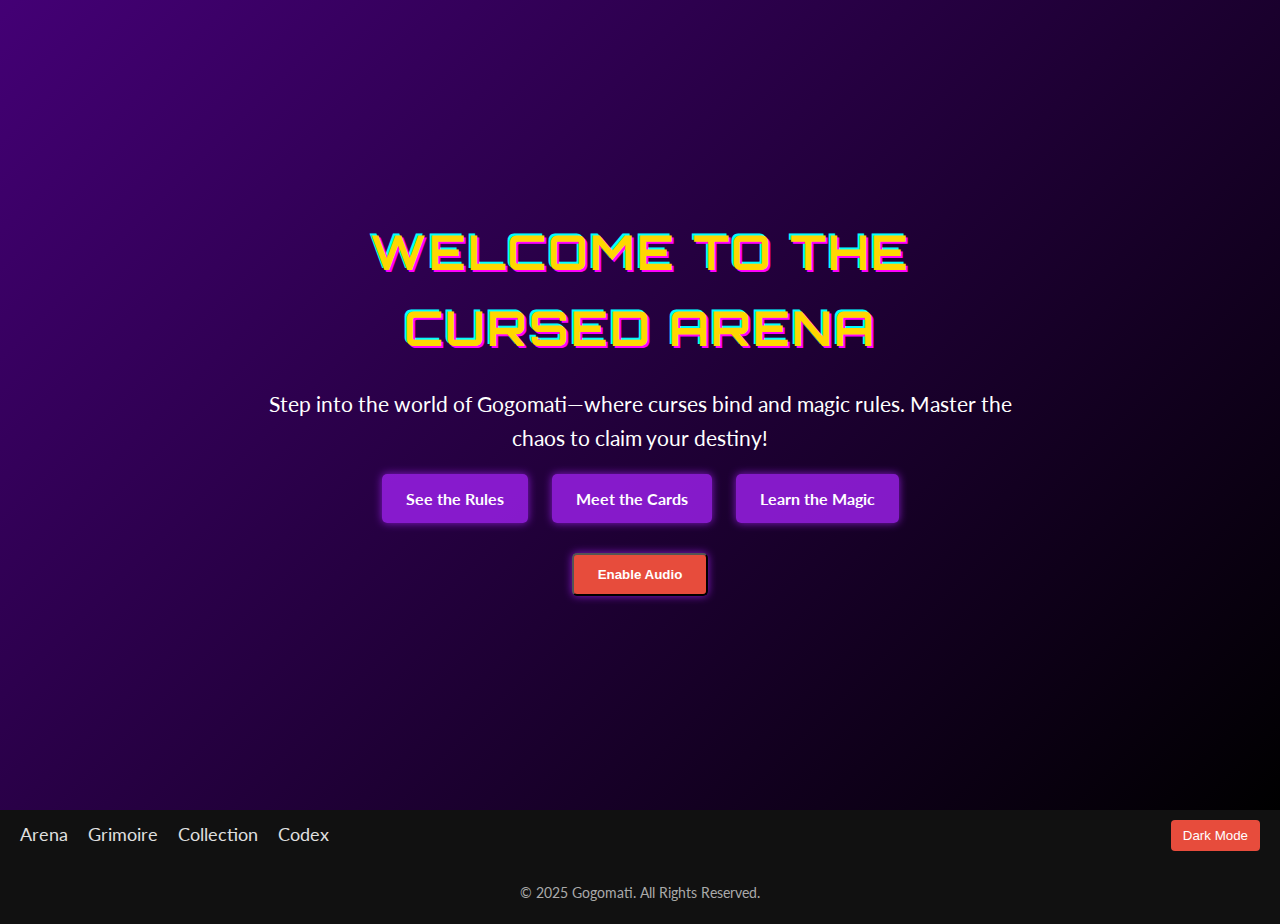
==== index.html @ f67a5a0e "Initial commit" ====
<!DOCTYPE html>
<html lang="en">
<head>
  <meta charset="UTF-8" />
  <meta name="viewport" content="width=device-width, initial-scale=1.0"/>
  <title>Gogomati – Enter the Cursed Arena</title>
  <!-- Orbitron for headers, Lato for body -->
  <link href="https://fonts.googleapis.com/css2?family=Orbitron:wght@700&family=Lato:wght@400;700&display=swap" rel="stylesheet">
  <link rel="stylesheet" href="styles.css">
</head>
<body>
  <!-- Optional Background Audio -->
  <audio id="bg-audio" loop>
    <source src="assets/audio/ambient-magic.mp3" type="audio/mpeg">
    Your browser does not support audio.
  </audio>

  <!-- HEADER / HERO -->
  <header class="hero">
    <div class="hero-overlay"></div>
    <div class="hero-content">
      <h1 class="glitch" data-text="Welcome to the Cursed Arena">Welcome to the Cursed Arena</h1>
      <p>Step into the world of Gogomati—where curses bind and magic rules. Master the chaos to claim your destiny!</p>
      <div class="hero-buttons">
        <a href="rulebook.html" class="btn">See the Rules</a>
        <a href="cardtypes.html" class="btn">Meet the Cards</a>
        <a href="strategy.html" class="btn">Learn the Magic</a>
      </div>
      <button id="audio-toggle" class="btn audio-btn">Enable Audio</button>
    </div>
  </header>

  <!-- NAVIGATION -->
  <nav>
    <ul>
      <li><a href="index.html">Arena</a></li>
      <li><a href="rulebook.html">Grimoire</a></li>
      <li><a href="cardtypes.html">Collection</a></li>
      <li><a href="strategy.html">Codex</a></li>
    </ul>
    <button id="dark-mode-toggle">Dark Mode</button>
  </nav>

  <!-- FOOTER -->
  <footer>
    <p>&copy; 2025 Gogomati. All Rights Reserved.</p>
  </footer>

  <script src="script.js"></script>
</body>
</html>
---- styles.css ----
/* ========== RESET ========== */
* {
    margin: 0;
    padding: 0;
    box-sizing: border-box;
  }
  
  /* ========== BASE STYLES ========== */
  /* Optional custom cursor */
  body {
    font-family: 'Lato', sans-serif;
    background: #0d0d0d;
    color: #e0e0e0;
    line-height: 1.6;
    overflow-x: hidden;
    /* cursor: url('assets/images/magic-cursor.png'), auto; */
  }
  
  /* Headers use Orbitron */
  h1, h2, h3, h4 {
    font-family: 'Orbitron', sans-serif;
    color: #ffd700;
  }
  
  /* Link resets */
  a {
    color: #fff;
    text-decoration: none;
  }
  
  /* ========== HERO SECTION (INDEX) ========== */
  .hero {
    position: relative;
    height: 90vh;
    display: flex;
    align-items: center;
    justify-content: center;
    text-align: center;
    overflow: hidden;
    background: #000;
  }
  
  .hero-overlay {
    position: absolute;
    top: 0; left: 0; right: 0; bottom: 0;
    background: linear-gradient(135deg, #4b0082, #000000);
    opacity: 0.9;
    z-index: 1;
  }
  
  .hero-content {
    position: relative;
    z-index: 2;
    padding: 20px;
    max-width: 800px;
    color: #fff;
  }
  
  .hero-content p {
    font-size: 1.3rem;
    margin: 20px 0;
  }
  
  .hero-buttons .btn {
    margin: 0 10px 20px;
  }
  
  /* ========== GLITCH TEXT ========== */
  .glitch {
    position: relative;
    font-size: 3rem;
    text-transform: uppercase;
    letter-spacing: 2px;
    animation: glitch 1.5s infinite;
    text-shadow: 2px 2px 0 #ff00ff, -2px -2px 0 #00ffff;
  }
  
  @keyframes glitch {
    0% { text-shadow: 2px 2px 0 #ff00ff, -2px -2px 0 #00ffff; }
    25% { text-shadow: -2px 2px 0 #ff00ff, 2px -2px 0 #00ffff; }
    50% { text-shadow: 2px -2px 0 #ff00ff, -2px 2px 0 #00ffff; }
    75% { text-shadow: -2px -2px 0 #ff00ff, 2px 2px 0 #00ffff; }
    100% { text-shadow: 2px 2px 0 #ff00ff, -2px -2px 0 #00ffff; }
  }
  
  /* ========== BUTTONS ========== */
  .btn {
    display: inline-block;
    padding: 12px 24px;
    background: rgba(160, 32, 240, 0.8);
    color: #fff;
    border-radius: 5px;
    font-weight: bold;
    transition: background 0.3s, transform 0.3s;
    box-shadow: 0 0 8px rgba(160, 32, 240, 0.8);
  }
  
  .btn:hover {
    background: rgba(160, 32, 240, 1);
    transform: scale(1.05);
  }
  
  .audio-btn {
    background: #e74c3c;
    margin: 10px 10px 0;
  }
  
  /* ========== NAVIGATION ========== */
  nav {
    background: #111;
    padding: 10px 20px;
    display: flex;
    justify-content: space-between;
    align-items: center;
    box-shadow: 0 2px 8px rgba(0,0,0,0.7);
  }
  
  nav ul {
    list-style: none;
    display: flex;
    gap: 20px;
  }
  
  nav ul li a {
    color: #e0e0e0;
    font-size: 1.1rem;
    transition: color 0.3s;
  }
  
  nav ul li a:hover {
    color: #ffd700;
  }
  
  #dark-mode-toggle {
    background: #e74c3c;
    border: none;
    padding: 8px 12px;
    color: #fff;
    cursor: pointer;
    border-radius: 4px;
    transition: background 0.3s;
  }
  
  #dark-mode-toggle:hover {
    background: #c0392b;
  }
  
  /* ========== FOOTER ========== */
  footer {
    background: #111;
    text-align: center;
    padding: 20px;
    font-size: 0.9rem;
    color: #aaa;
  }
  
  /* ========== ACCORDION (RULEBOOK) ========== */
  .accordion {
    margin: 30px 0;
  }
  
  .accordion-item {
    margin-bottom: 10px;
  }
  
  .accordion-header {
    width: 100%;
    background: rgba(50, 0, 100, 0.8);
    color: #ffd700;
    padding: 12px;
    border: none;
    text-align: left;
    font-size: 1.1rem;
    cursor: pointer;
    transition: background 0.3s;
    outline: none;
    border-left: 5px solid #a020f0;
  }
  
  .accordion-header:hover {
    background: rgba(70, 0, 120, 0.9);
  }
  
  .accordion-content {
    padding: 15px;
    background: rgba(0,0,0,0.6);
    display: none;
    border-left: 5px solid #a020f0;
    border-top: 1px solid #444;
  }
  
  /* ========== CARD GALLERY (COLLECTION) ========== */
  .card-section {
    margin: 40px 0;
    padding: 20px;
    background: rgba(20,20,20,0.8);
    border-radius: 8px;
    box-shadow: 0 4px 15px rgba(0,0,0,0.8);
    position: relative;
  }
  
  .card-gallery {
    display: flex;
    flex-wrap: wrap;
    gap: 20px;
    justify-content: center;
    margin-top: 20px;
  }
  
  /* Flip Cards */
  .flip-card {
    background-color: transparent;
    width: 150px;
    height: 220px;
    perspective: 1000px;
    position: relative;
  }
  
  .flip-card-inner {
    position: relative;
    width: 100%;
    height: 100%;
    transition: transform 0.6s;
    transform-style: preserve-3d;
  }
  
  .flip-card.flipped .flip-card-inner {
    transform: rotateY(180deg);
  }
  
  .flip-card-front, .flip-card-back {
    position: absolute;
    width: 100%;
    height: 100%;
    backface-visibility: hidden;
    border: 3px solid #444;
    border-radius: 10px;
  }
  
  .flip-card-front {
    background: #000;
  }
  
  .flip-card-front img {
    width: 100%;
    height: 100%;
    border-radius: 7px;
  }
  
  .flip-card-back {
    background: rgba(106,13,173,0.9);
    color: #fff;
    transform: rotateY(180deg);
    display: flex;
    align-items: center;
    justify-content: center;
    padding: 10px;
    text-align: center;
  }
  
  /* Hover Tooltip Title */
  .card::after {
    content: attr(data-title);
    position: absolute;
    bottom: -30px;
    left: 50%;
    transform: translateX(-50%);
    background: rgba(0,0,0,0.8);
    color: #fff;
    padding: 4px 8px;
    border-radius: 4px;
    opacity: 0;
    transition: opacity 0.3s;
    white-space: nowrap;
    font-size: 0.8rem;
  }
  
  .card:hover::after {
    opacity: 1;
  }
  
  /* ========== STRATEGY (CODEX) ========== */
  .codex .page-title {
    text-align: center;
    margin: 40px 0 20px;
  }
  
  .strategy-section {
    background: rgba(20,20,20,0.8);
    margin-bottom: 20px;
    padding: 20px;
    border-left: 5px solid #00ffff;
    box-shadow: inset 0 0 10px #00ffff;
  }
  
  /* ========== DARK MODE ========== */
  body.dark-mode {
    background: #111;
    color: #ddd;
  }
  
  body.dark-mode nav {
    background: #000;
  }
  
  body.dark-mode footer {
    background: #000;
  }
  
  body.dark-mode .hero-overlay {
    background: linear-gradient(135deg, #2b0057, #111111);
  }
  
  body.dark-mode .accordion-header {
    background: rgba(40,0,80,0.8);
  }
  
  body.dark-mode .accordion-header:hover {
    background: rgba(60,0,100,0.9);
  }
  
  body.dark-mode .accordion-content {
    background: rgba(10,10,10,0.8);
  }
  
  /* Responsive Adjustments */
  @media (max-width: 768px) {
    nav ul {
      flex-direction: column;
      gap: 10px;
    }
    .glitch {
      font-size: 2.2rem;
    }
    .hero-content p {
      font-size: 1.1rem;
    }
  }
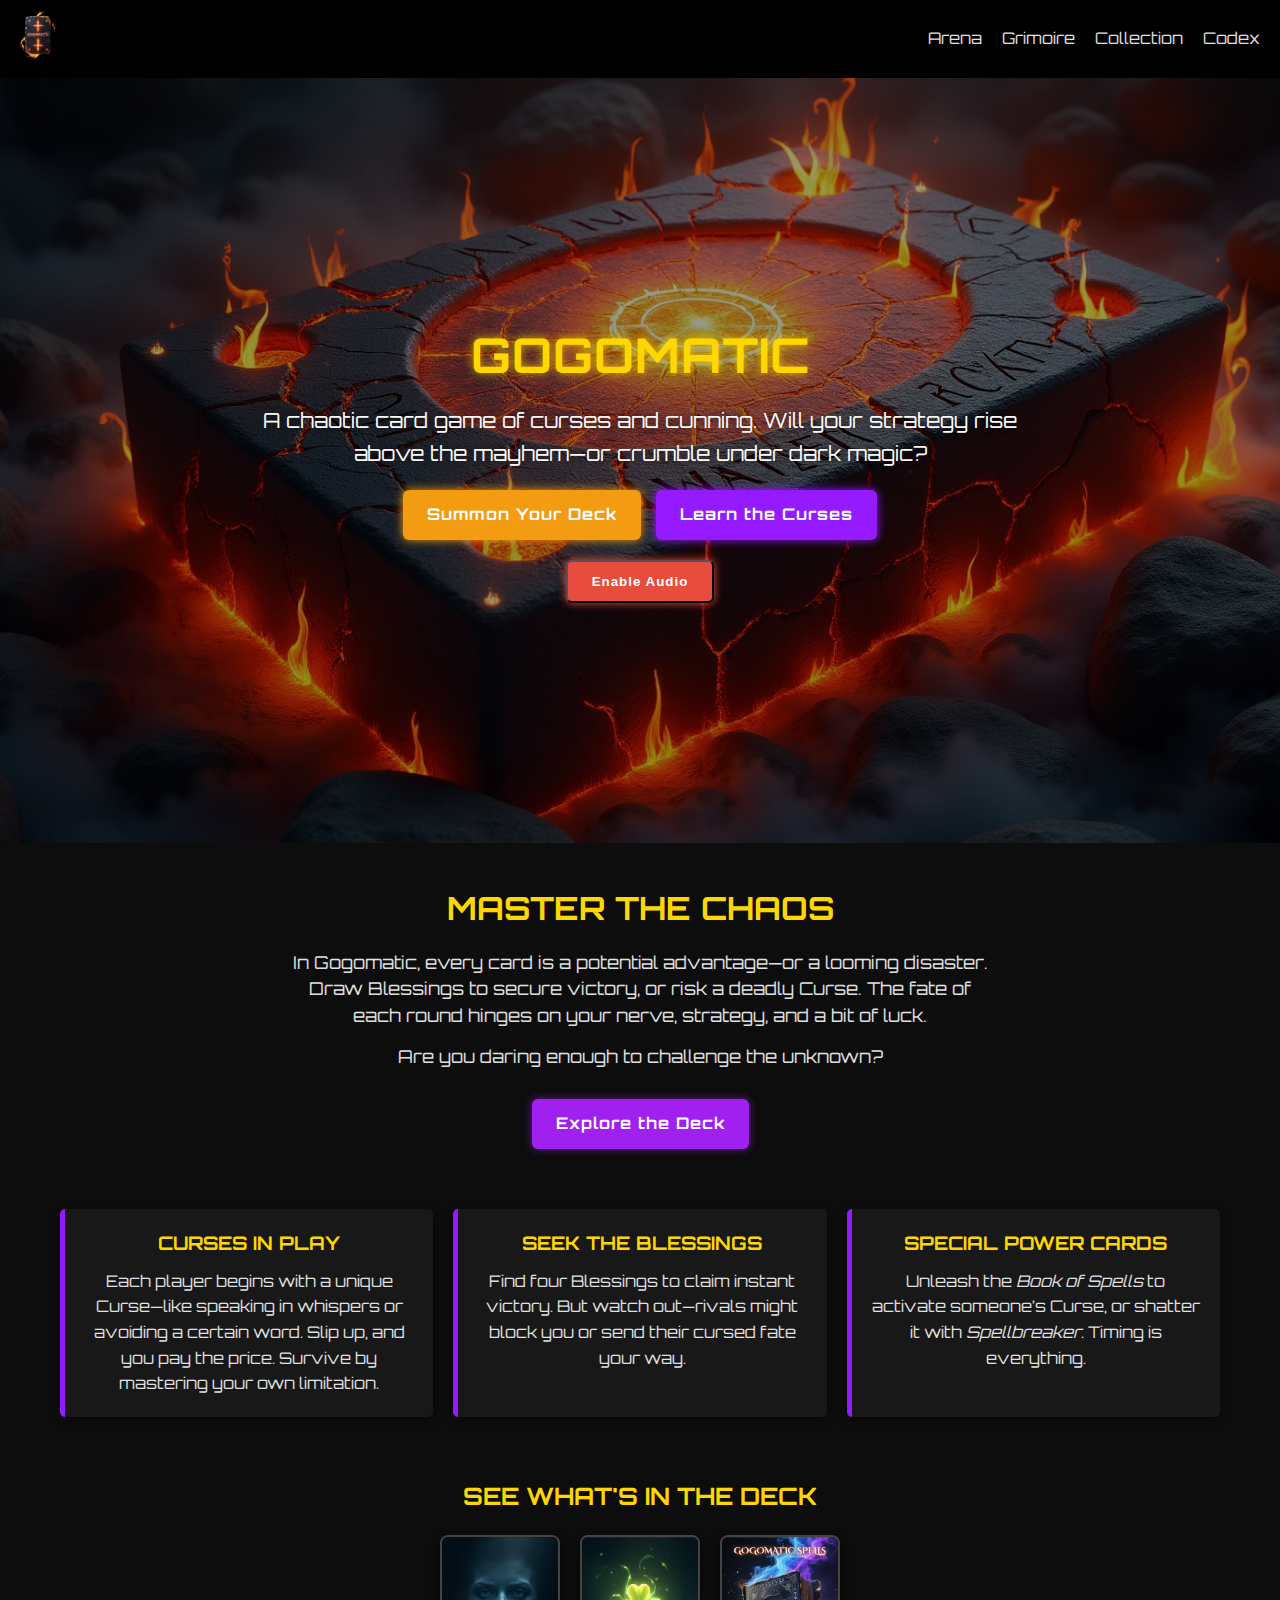
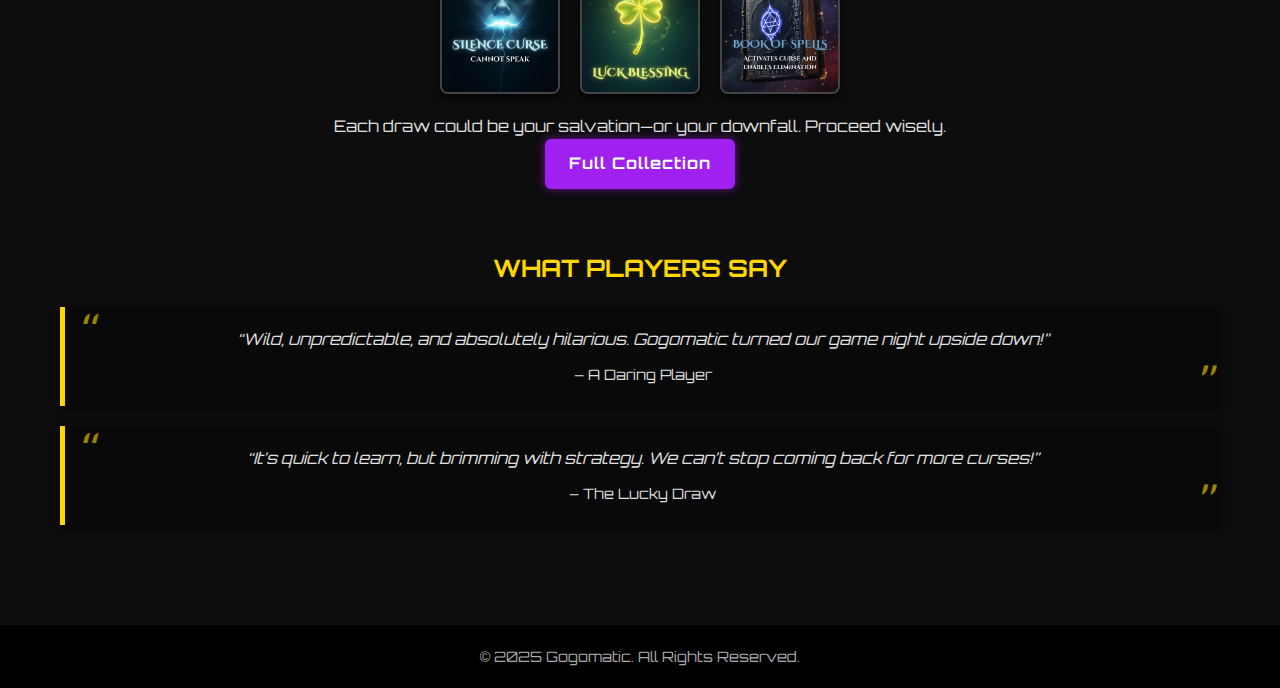
==== commit f9de7b35: "first good versino" ====
--- a/index.html
+++ b/index.html
@@ -3,49 +3,144 @@
 <head>
   <meta charset="UTF-8" />
   <meta name="viewport" content="width=device-width, initial-scale=1.0"/>
-  <title>Gogomati – Enter the Cursed Arena</title>
-  <!-- Orbitron for headers, Lato for body -->
+  <title>Gogomatic – Curses & Chaos</title>
+
   <link href="https://fonts.googleapis.com/css2?family=Orbitron:wght@700&family=Lato:wght@400;700&display=swap" rel="stylesheet">
-  <link rel="stylesheet" href="styles.css">
+
+  <!-- Main CSS -->
+  <link rel="stylesheet" href="index.css">
 </head>
 <body>
-  <!-- Optional Background Audio -->
+
+  <!-- Background Audio (Optional) -->
   <audio id="bg-audio" loop>
     <source src="assets/audio/ambient-magic.mp3" type="audio/mpeg">
     Your browser does not support audio.
   </audio>
 
-  <!-- HEADER / HERO -->
-  <header class="hero">
-    <div class="hero-overlay"></div>
-    <div class="hero-content">
-      <h1 class="glitch" data-text="Welcome to the Cursed Arena">Welcome to the Cursed Arena</h1>
-      <p>Step into the world of Gogomati—where curses bind and magic rules. Master the chaos to claim your destiny!</p>
-      <div class="hero-buttons">
-        <a href="rulebook.html" class="btn">See the Rules</a>
-        <a href="cardtypes.html" class="btn">Meet the Cards</a>
-        <a href="strategy.html" class="btn">Learn the Magic</a>
-      </div>
-      <button id="audio-toggle" class="btn audio-btn">Enable Audio</button>
+  <!-- =========== NAVIGATION =========== -->
+  <nav>
+    <div class="logo-area">
+      <a href="index.html">
+        <!-- Replace with your real logo -->
+        <img src="assets/images/gogomatic-logo.png" alt="Gogomatic Logo" class="gogomatic-logo"/>
+      </a>
     </div>
-  </header>
-
-  <!-- NAVIGATION -->
-  <nav>
     <ul>
       <li><a href="index.html">Arena</a></li>
       <li><a href="rulebook.html">Grimoire</a></li>
       <li><a href="cardtypes.html">Collection</a></li>
       <li><a href="strategy.html">Codex</a></li>
     </ul>
-    <button id="dark-mode-toggle">Dark Mode</button>
   </nav>
 
-  <!-- FOOTER -->
+  <!-- =========== HERO SECTION =========== -->
+  <header class="hero">
+    <!-- Dark overlay for readability -->
+    <div class="hero-overlay"></div>
+    <div class="hero-content">
+      <h1>GOGOMATIC</h1>
+      <p>A chaotic card game of curses and cunning. Will your strategy rise above the mayhem—or crumble under dark magic?</p>
+      <div class="hero-buttons">
+        <!-- Update with your real store/purchase link -->
+        <a href="#" class="btn primary-btn">Summon Your Deck</a>
+        <a href="rulebook.html" class="btn secondary-btn">Learn the Curses</a>
+      </div>
+      <button id="audio-toggle" class="btn audio-btn">Enable Audio</button>
+    </div>
+  </header>
+
+  <!-- =========== MAIN CONTENT =========== -->
+  <main>
+    <!-- INTRO SECTION -->
+    <section class="intro-section">
+      <h2>Master the Chaos</h2>
+      <p>
+        In Gogomatic, every card is a potential advantage—or a looming disaster.  
+        Draw Blessings to secure victory, or risk a deadly Curse.  
+        The fate of each round hinges on your nerve, strategy, and a bit of luck.
+      </p>
+      <p>
+        Are you daring enough to challenge the unknown?
+      </p>
+      <a href="cardtypes.html" class="btn">Explore the Deck</a>
+    </section>
+
+    <!-- FEATURES SECTION -->
+    <section class="features-section">
+      <div class="feature">
+        <h3>Curses in Play</h3>
+        <p>
+          Each player begins with a unique Curse—like speaking in whispers or avoiding a certain word.  
+          Slip up, and you pay the price. Survive by mastering your own limitation.
+        </p>
+      </div>
+      <div class="feature">
+        <h3>Seek the Blessings</h3>
+        <p>
+          Find four Blessings to claim instant victory. But watch out—rivals might block you or send their cursed fate your way.
+        </p>
+      </div>
+      <div class="feature">
+        <h3>Special Power Cards</h3>
+        <p>
+          Unleash the <em>Book of Spells</em> to activate someone’s Curse,  
+          or shatter it with <em>Spellbreaker</em>. Timing is everything.
+        </p>
+      </div>
+    </section>
+
+    <!-- CARD PREVIEW -->
+    <section class="card-preview-section">
+      <h2>See What's in the Deck</h2>
+      <div class="card-preview-gallery">
+        <!-- Update image paths -->
+        <img src="assets/images/curses/curse-silence.png" alt="Silence Curse" />
+        <img src="assets/images/blessings/bless-luck.png" alt="Luck Blessing" />
+        <img src="assets/images/specials/special-book-of-spell.png" alt="Book of Spell" />
+      </div>
+      <p>
+        Each draw could be your salvation—or your downfall. Proceed wisely.
+      </p>
+      <a href="cardtypes.html" class="btn">Full Collection</a>
+    </section>
+
+    <!-- TESTIMONIALS -->
+    <section class="testimonials-section">
+      <h2>What Players Say</h2>
+      <blockquote>
+        “Wild, unpredictable, and absolutely hilarious. Gogomatic turned our game night upside down!”
+        <cite>– A Daring Player</cite>
+      </blockquote>
+      <blockquote>
+        “It’s quick to learn, but brimming with strategy. We can’t stop coming back for more curses!”
+        <cite>– The Lucky Draw</cite>
+      </blockquote>
+    </section>
+  </main>
+
+  <!-- =========== FOOTER =========== -->
   <footer>
-    <p>&copy; 2025 Gogomati. All Rights Reserved.</p>
+    <p>&copy; 2025 Gogomatic. All Rights Reserved.</p>
   </footer>
 
-  <script src="script.js"></script>
+  <!-- =========== JS =========== -->
+  <script>
+    // Audio Toggle
+    const audioToggle = document.getElementById('audio-toggle');
+    const bgAudio = document.getElementById('bg-audio');
+    if (audioToggle && bgAudio) {
+      audioToggle.addEventListener('click', () => {
+        if (bgAudio.paused) {
+          bgAudio.volume = 0.2;
+          bgAudio.play();
+          audioToggle.textContent = 'Audio On';
+        } else {
+          bgAudio.pause();
+          audioToggle.textContent = 'Enable Audio';
+        }
+      });
+    }
+  </script>
 </body>
 </html>
--- a/index.css
+++ b/index.css
@@ -0,0 +1,272 @@
+/* ========== RESET & BASE STYLES ========== */
+* {
+    margin: 0;
+    padding: 0;
+    box-sizing: border-box;
+  }
+  
+  body {
+    font-family: 'Orbitron', sans-serif;
+    background: #0d0d0d;
+    color: #e0e0e0;
+    line-height: 1.6;
+    overflow-x: hidden;
+  }
+  
+  /* HEADINGS: Cinzel */
+  h1, h2, h3 {
+    font-family: 'Orbitron', serif;
+    text-transform: uppercase;
+  }
+  
+  /* LINKS */
+  a {
+    color: #fff;
+    text-decoration: none;
+  }
+  
+  /* ========== NAV ========== */
+  nav {
+    background: #000;
+    padding: 10px 20px;
+    display: flex;
+    justify-content: space-between;
+    align-items: center;
+  }
+  nav .logo-area {
+    display: flex;
+    align-items: center;
+  }
+  .gogomatic-logo {
+    height: 50px;
+    width: auto;
+  }
+  nav ul {
+    list-style: none;
+    display: flex;
+    gap: 20px;
+  }
+  nav ul li a {
+    color: #e0e0e0;
+    font-size: 1rem;
+    transition: color 0.3s;
+  }
+  nav ul li a:hover {
+    color: #ffd700;
+  }
+  
+  /* ========== HERO SECTION ========== */
+  .hero {
+    position: relative;
+    height: 85vh;
+    background: url('assets/images/gogomatic-bg1.jpeg') center center / cover no-repeat;
+    display: flex;
+    align-items: center;
+    justify-content: center;
+    text-align: center;
+    overflow: hidden;
+  }
+  
+  /* Semi-transparent overlay for readability */
+  .hero-overlay {
+    position: absolute;
+    top: 0; 
+    left: 0; 
+    width: 100%;
+    height: 100%;
+    background: rgba(0, 0, 0, 0.4);
+    z-index: 1;
+  }
+  
+  .hero-content {
+    position: relative;
+    z-index: 2;
+    max-width: 800px;
+    margin: 0 auto;
+    padding: 20px;
+  }
+  
+  .hero-content h1 {
+    font-size: 3rem;
+    color: #ffd700;
+    margin-bottom: 10px;
+    letter-spacing: 1px;
+    text-shadow: 0 0 10px rgba(255, 215, 0, 0.8);
+  }
+  
+  .hero-content p {
+    font-size: 1.3rem;
+    margin-bottom: 20px;
+    color: #f9f9f9;
+    text-shadow: 0 0 6px rgba(0, 0, 0, 0.4);
+  }
+  
+  .hero-buttons {
+    display: flex;
+    gap: 15px;
+    flex-wrap: wrap;
+    justify-content: center;
+    margin-bottom: 20px;
+  }
+  
+  /* ========== BUTTONS ========== */
+  .btn {
+    display: inline-block;
+    padding: 12px 24px;
+    background: #a020f0;
+    color: #fff;
+    border-radius: 6px;
+    font-weight: bold;
+    transition: background 0.3s, transform 0.3s;
+    box-shadow: 0 0 10px rgba(160, 32, 240, 0.6);
+    letter-spacing: 1px;
+  }
+  .btn:hover {
+    background: #b336fa;
+    transform: scale(1.05);
+  }
+  .primary-btn {
+    background: #f39c12;
+    box-shadow: 0 0 10px #f39c12;
+  }
+  .secondary-btn {
+    background: #951aff;
+    box-shadow: 0 0 10px #951aff;
+  }
+  .audio-btn {
+    background: #e74c3c;
+    box-shadow: 0 0 8px #e74c3c;
+  }
+  
+  /* ========== MAIN CONTENT ========== */
+  main {
+    max-width: 1200px;
+    margin: 0 auto;
+    padding: 40px 20px;
+  }
+  .intro-section, .features-section, .card-preview-section, .testimonials-section {
+    margin-bottom: 60px;
+    text-align: center;
+  }
+  .intro-section h2 {
+    color: #ffd700;
+    margin-bottom: 15px;
+    font-size: 2rem;
+  }
+  .intro-section p {
+    max-width: 700px;
+    margin: 0 auto 15px auto;
+    line-height: 1.5;
+    font-size: 1.1rem;
+  }
+  .intro-section .btn {
+    margin-top: 15px;
+  }
+  
+  /* FEATURES */
+  .features-section {
+    display: grid;
+    grid-template-columns: repeat(auto-fit, minmax(260px, 1fr));
+    gap: 20px;
+  }
+  .feature {
+    background: rgba(30,30,30,0.7);
+    padding: 20px;
+    border-left: 5px solid #951aff;
+    border-radius: 5px;
+    box-shadow: 0 4px 10px rgba(0,0,0,0.5);
+  }
+  .feature h3 {
+    margin-bottom: 10px;
+    color: #ffd700;
+  }
+  
+  /* CARD PREVIEW */
+  .card-preview-section h2 {
+    color: #ffd700;
+    margin-bottom: 20px;
+  }
+  .card-preview-gallery {
+    display: flex;
+    justify-content: center;
+    gap: 20px;
+    flex-wrap: wrap;
+    margin: 20px 0;
+  }
+  .card-preview-gallery img {
+    width: 120px;
+    border: 2px solid #444;
+    border-radius: 8px;
+    box-shadow: 0 4px 10px rgba(0,0,0,0.7);
+    transition: transform 0.3s;
+  }
+  .card-preview-gallery img:hover {
+    transform: scale(1.1);
+  }
+  
+  /* TESTIMONIALS */
+  .testimonials-section h2 {
+    color: #ffd700;
+    margin-bottom: 20px;
+  }
+  .testimonials-section blockquote {
+    background: rgba(0, 0, 0, 0.3);
+    padding: 20px;
+    margin: 20px 0;
+    border-left: 5px solid #ffd700;
+    font-style: italic;
+    position: relative;
+    box-shadow: 0 4px 8px rgba(0,0,0,0.5);
+  }
+  .testimonials-section blockquote:before {
+    content: "“";
+    position: absolute;
+    left: 10px;
+    top: -15px;
+    font-size: 3rem;
+    color: #ffd700;
+    opacity: 0.6;
+  }
+  .testimonials-section blockquote:after {
+    content: "”";
+    position: absolute;
+    right: 10px;
+    bottom: -15px;
+    font-size: 3rem;
+    color: #ffd700;
+    opacity: 0.6;
+  }
+  .testimonials-section cite {
+    display: block;
+    margin-top: 10px;
+    font-style: normal;
+    color: #ddd;
+    font-size: 0.9rem;
+  }
+  
+  /* FOOTER */
+  footer {
+    background: #000;
+    text-align: center;
+    padding: 20px;
+    font-size: 0.9rem;
+    color: #aaa;
+  }
+  
+  /* RESPONSIVE */
+  @media (max-width: 768px) {
+    .hero {
+      height: 70vh;
+    }
+    .hero-content h1 {
+      font-size: 2.5rem;
+    }
+    .hero-content p {
+      font-size: 1.1rem;
+    }
+    nav ul {
+      flex-direction: column;
+      gap: 10px;
+    }
+  }
+  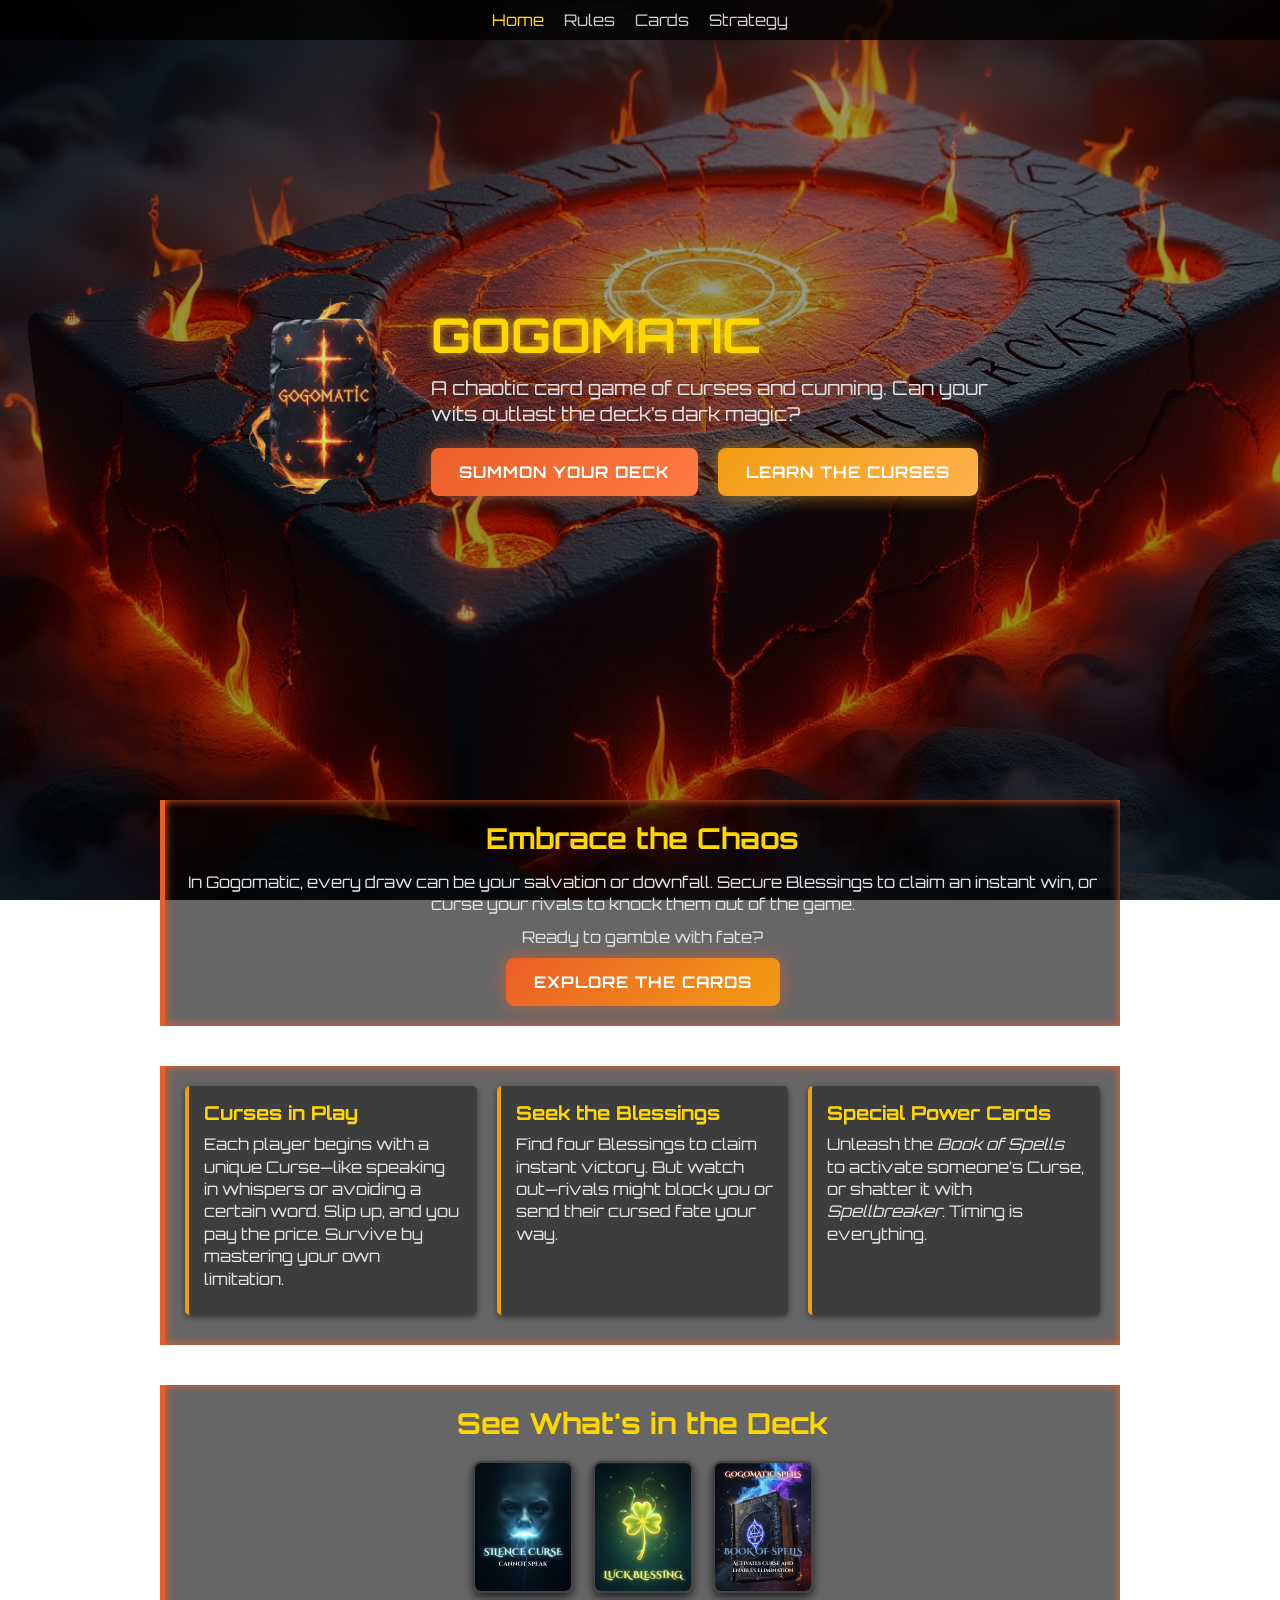
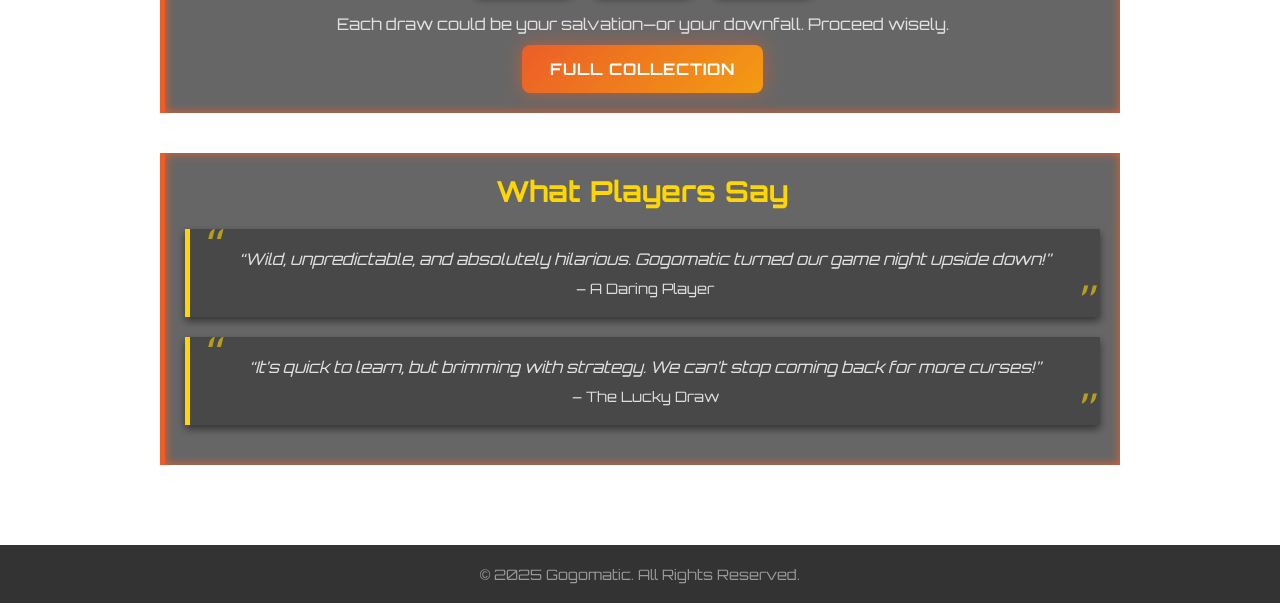
==== commit 7333bb86: "first good version before purchase button" ====
--- a/index.html
+++ b/index.html
@@ -1,73 +1,70 @@
 <!DOCTYPE html>
 <html lang="en">
 <head>
-  <meta charset="UTF-8" />
+  <meta charset="UTF-8"/>
   <meta name="viewport" content="width=device-width, initial-scale=1.0"/>
   <title>Gogomatic – Curses & Chaos</title>
 
-  <link href="https://fonts.googleapis.com/css2?family=Orbitron:wght@700&family=Lato:wght@400;700&display=swap" rel="stylesheet">
+  <!-- Orbitron font for all text -->
+  <link href="https://fonts.googleapis.com/css2?family=Orbitron:wght@700&display=swap" rel="stylesheet">
 
   <!-- Main CSS -->
   <link rel="stylesheet" href="index.css">
 </head>
 <body>
 
-  <!-- Background Audio (Optional) -->
-  <audio id="bg-audio" loop>
-    <source src="assets/audio/ambient-magic.mp3" type="audio/mpeg">
-    Your browser does not support audio.
-  </audio>
-
-  <!-- =========== NAVIGATION =========== -->
-  <nav>
-    <div class="logo-area">
-      <a href="index.html">
-        <!-- Replace with your real logo -->
-        <img src="assets/images/gogomatic-logo.png" alt="Gogomatic Logo" class="gogomatic-logo"/>
-      </a>
-    </div>
+  <!-- ========== NAVIGATION ========== -->
+  <nav class="top-nav">
     <ul>
-      <li><a href="index.html">Arena</a></li>
-      <li><a href="rulebook.html">Grimoire</a></li>
-      <li><a href="cardtypes.html">Collection</a></li>
-      <li><a href="strategy.html">Codex</a></li>
+      <li><a href="index.html" class="active">Home</a></li>
+      <li><a href="rulebook.html">Rules</a></li>
+      <li><a href="cardtypes.html">Cards</a></li>
+      <li><a href="strategy.html">Strategy</a></li>
     </ul>
   </nav>
 
   <!-- =========== HERO SECTION =========== -->
-  <header class="hero">
-    <!-- Dark overlay for readability -->
-    <div class="hero-overlay"></div>
-    <div class="hero-content">
-      <h1>GOGOMATIC</h1>
-      <p>A chaotic card game of curses and cunning. Will your strategy rise above the mayhem—or crumble under dark magic?</p>
-      <div class="hero-buttons">
-        <!-- Update with your real store/purchase link -->
-        <a href="#" class="btn primary-btn">Summon Your Deck</a>
-        <a href="rulebook.html" class="btn secondary-btn">Learn the Curses</a>
+  <header class="hero-container">
+    <div class="hero-flex">
+      <!-- Deck back image on the side -->
+      <div class="deck-back-container">
+        <img src="assets/images/gogomatic-logo.png" alt="Gogomatic Card Back" class="deck-back" />
       </div>
-      <button id="audio-toggle" class="btn audio-btn">Enable Audio</button>
+
+      <div class="hero-content">
+        <h1>GOGOMATIC</h1>
+        <p>
+          A chaotic card game of curses and cunning.  
+          Can your wits outlast the deck’s dark magic?
+        </p>
+        <div class="hero-buttons">
+          <!-- Link to your store/cart page -->
+          <a href="#" class="btn primary-btn">Summon Your Deck</a>
+          <a href="rulebook.html" class="btn secondary-btn">Learn the Curses</a>
+        </div>
+      </div>
     </div>
   </header>
 
   <!-- =========== MAIN CONTENT =========== -->
-  <main>
-    <!-- INTRO SECTION -->
-    <section class="intro-section">
-      <h2>Master the Chaos</h2>
+  <main class="home-main">
+
+    <!-- INTRO (EMBRACE THE CHAOS) -->
+    <section class="dark-box-section">
+      <h2>Embrace the Chaos</h2>
       <p>
-        In Gogomatic, every card is a potential advantage—or a looming disaster.  
-        Draw Blessings to secure victory, or risk a deadly Curse.  
-        The fate of each round hinges on your nerve, strategy, and a bit of luck.
+        In Gogomatic, every draw can be your salvation or downfall. 
+        Secure Blessings to claim an instant win, or curse your rivals 
+        to knock them out of the game.
       </p>
       <p>
-        Are you daring enough to challenge the unknown?
+        Ready to gamble with fate?
       </p>
-      <a href="cardtypes.html" class="btn">Explore the Deck</a>
+      <a href="cardtypes.html" class="btn">Explore the Cards</a>
     </section>
 
     <!-- FEATURES SECTION -->
-    <section class="features-section">
+    <section class="dark-box-section features-section">
       <div class="feature">
         <h3>Curses in Play</h3>
         <p>
@@ -91,10 +88,10 @@
     </section>
 
     <!-- CARD PREVIEW -->
-    <section class="card-preview-section">
+    <section class="dark-box-section card-preview-section">
       <h2>See What's in the Deck</h2>
       <div class="card-preview-gallery">
-        <!-- Update image paths -->
+        <!-- Update image paths as needed -->
         <img src="assets/images/curses/curse-silence.png" alt="Silence Curse" />
         <img src="assets/images/blessings/bless-luck.png" alt="Luck Blessing" />
         <img src="assets/images/specials/special-book-of-spell.png" alt="Book of Spell" />
@@ -106,7 +103,7 @@
     </section>
 
     <!-- TESTIMONIALS -->
-    <section class="testimonials-section">
+    <section class="dark-box-section testimonials-section">
       <h2>What Players Say</h2>
       <blockquote>
         “Wild, unpredictable, and absolutely hilarious. Gogomatic turned our game night upside down!”
@@ -117,30 +114,13 @@
         <cite>– The Lucky Draw</cite>
       </blockquote>
     </section>
+
   </main>
 
   <!-- =========== FOOTER =========== -->
-  <footer>
+  <footer class="home-footer">
     <p>&copy; 2025 Gogomatic. All Rights Reserved.</p>
   </footer>
 
-  <!-- =========== JS =========== -->
-  <script>
-    // Audio Toggle
-    const audioToggle = document.getElementById('audio-toggle');
-    const bgAudio = document.getElementById('bg-audio');
-    if (audioToggle && bgAudio) {
-      audioToggle.addEventListener('click', () => {
-        if (bgAudio.paused) {
-          bgAudio.volume = 0.2;
-          bgAudio.play();
-          audioToggle.textContent = 'Audio On';
-        } else {
-          bgAudio.pause();
-          audioToggle.textContent = 'Enable Audio';
-        }
-      });
-    }
-  </script>
 </body>
 </html>
--- a/index.css
+++ b/index.css
@@ -1,191 +1,168 @@
-/* ========== RESET & BASE STYLES ========== */
+/* ========== RESET & BASE ========== */
 * {
     margin: 0;
     padding: 0;
     box-sizing: border-box;
   }
   
+  /* Orbitron for all text */
   body {
     font-family: 'Orbitron', sans-serif;
-    background: #0d0d0d;
     color: #e0e0e0;
-    line-height: 1.6;
-    overflow-x: hidden;
-  }
-  
-  /* HEADINGS: Cinzel */
-  h1, h2, h3 {
-    font-family: 'Orbitron', serif;
-    text-transform: uppercase;
-  }
-  
-  /* LINKS */
-  a {
-    color: #fff;
+    /* Fixed background that stays while scrolling, with partial transparency */
+    background: url("assets/images/gogomatic-bg1.jpeg") no-repeat center center fixed;
+    background-size: cover;
+    position: relative;
+  }
+  
+  /* Optionally, add an overlay for subtle darkening across entire background */
+  body::before {
+    content: "";
+    position: fixed;
+    top: 0; left: 0; width: 100%; height: 100%;
+    background: rgba(0,0,0,0.4); /* Adjust for more/less darkness */
+    z-index: -1;
+  }
+  
+  /* ========== NAVIGATION ========== */
+  .top-nav {
+    background: rgba(0,0,0,0.8);
+    padding: 10px 20px;
+    text-align: center;
+  }
+  
+  .top-nav ul {
+    list-style: none;
+    display: inline-flex;
+    gap: 20px;
+  }
+  
+  .top-nav ul li a {
+    color: #ccc;
     text-decoration: none;
-  }
-  
-  /* ========== NAV ========== */
-  nav {
-    background: #000;
-    padding: 10px 20px;
-    display: flex;
-    justify-content: space-between;
-    align-items: center;
-  }
-  nav .logo-area {
-    display: flex;
-    align-items: center;
-  }
-  .gogomatic-logo {
-    height: 50px;
-    width: auto;
-  }
-  nav ul {
-    list-style: none;
-    display: flex;
-    gap: 20px;
-  }
-  nav ul li a {
-    color: #e0e0e0;
-    font-size: 1rem;
     transition: color 0.3s;
   }
-  nav ul li a:hover {
+  
+  .top-nav ul li a.active,
+  .top-nav ul li a:hover {
     color: #ffd700;
   }
   
   /* ========== HERO SECTION ========== */
-  .hero {
-    position: relative;
-    height: 85vh;
-    background: url('assets/images/gogomatic-bg1.jpeg') center center / cover no-repeat;
+  .hero-container {
+    min-height: 80vh; 
     display: flex;
     align-items: center;
     justify-content: center;
-    text-align: center;
-    overflow: hidden;
-  }
-  
-  /* Semi-transparent overlay for readability */
-  .hero-overlay {
-    position: absolute;
-    top: 0; 
-    left: 0; 
+  }
+  
+  .hero-flex {
+    display: flex;
+    align-items: center;
+    gap: 2rem;
+    max-width: 1000px;
+    margin: 0 auto;
+    padding: 40px 20px;
+    text-align: left; /* Let the deck back be on left, text on right */
+  }
+  
+  .deck-back-container {
+    flex-shrink: 0;
+    width: 150px; /* Adjust as needed */
+  }
+  
+  .deck-back {
     width: 100%;
-    height: 100%;
-    background: rgba(0, 0, 0, 0.4);
-    z-index: 1;
+    height: auto;
+    opacity: 0.9;
+    transition: opacity 0.3s;
+  }
+  
+  .deck-back:hover {
+    opacity: 1;
   }
   
   .hero-content {
-    position: relative;
-    z-index: 2;
-    max-width: 800px;
-    margin: 0 auto;
-    padding: 20px;
+    flex-grow: 1;
   }
   
   .hero-content h1 {
     font-size: 3rem;
     color: #ffd700;
     margin-bottom: 10px;
-    letter-spacing: 1px;
-    text-shadow: 0 0 10px rgba(255, 215, 0, 0.8);
+    text-shadow: 0 0 10px rgba(255,215,0,0.8);
   }
   
   .hero-content p {
-    font-size: 1.3rem;
+    font-size: 1.2rem;
+    max-width: 600px;
     margin-bottom: 20px;
-    color: #f9f9f9;
-    text-shadow: 0 0 6px rgba(0, 0, 0, 0.4);
+    line-height: 1.4;
   }
   
   .hero-buttons {
     display: flex;
-    gap: 15px;
+    gap: 20px;
     flex-wrap: wrap;
-    justify-content: center;
-    margin-bottom: 20px;
-  }
-  
-  /* ========== BUTTONS ========== */
-  .btn {
-    display: inline-block;
-    padding: 12px 24px;
-    background: #a020f0;
-    color: #fff;
-    border-radius: 6px;
-    font-weight: bold;
-    transition: background 0.3s, transform 0.3s;
-    box-shadow: 0 0 10px rgba(160, 32, 240, 0.6);
-    letter-spacing: 1px;
-  }
-  .btn:hover {
-    background: #b336fa;
-    transform: scale(1.05);
-  }
-  .primary-btn {
-    background: #f39c12;
-    box-shadow: 0 0 10px #f39c12;
-  }
-  .secondary-btn {
-    background: #951aff;
-    box-shadow: 0 0 10px #951aff;
-  }
-  .audio-btn {
-    background: #e74c3c;
-    box-shadow: 0 0 8px #e74c3c;
   }
   
   /* ========== MAIN CONTENT ========== */
-  main {
-    max-width: 1200px;
+  .home-main {
+    max-width: 1000px;
     margin: 0 auto;
     padding: 40px 20px;
   }
-  .intro-section, .features-section, .card-preview-section, .testimonials-section {
-    margin-bottom: 60px;
+  
+  /* Dark box sections (Intro, Features, Card Preview, Testimonials) */
+  .dark-box-section {
+    background: rgba(0,0,0,0.6);
+    padding: 20px;
+    border-left: 5px solid #eb5e28;
+    box-shadow: inset 0 0 10px #eb5e28;
+    margin-bottom: 40px;
     text-align: center;
   }
-  .intro-section h2 {
+  
+  .dark-box-section h2 {
+    font-size: 1.8rem;
     color: #ffd700;
     margin-bottom: 15px;
-    font-size: 2rem;
-  }
-  .intro-section p {
-    max-width: 700px;
-    margin: 0 auto 15px auto;
-    line-height: 1.5;
-    font-size: 1.1rem;
-  }
-  .intro-section .btn {
-    margin-top: 15px;
-  }
-  
-  /* FEATURES */
+  }
+  
+  .dark-box-section p {
+    font-size: 1rem;
+    margin-bottom: 10px;
+    line-height: 1.4;
+  }
+  
+  /* Features Section Layout */
   .features-section {
     display: grid;
-    grid-template-columns: repeat(auto-fit, minmax(260px, 1fr));
-    gap: 20px;
-  }
+    grid-template-columns: repeat(auto-fit, minmax(250px,1fr));
+    gap: 20px;
+    text-align: left; /* for readability in each feature box */
+  }
+  
   .feature {
-    background: rgba(30,30,30,0.7);
-    padding: 20px;
-    border-left: 5px solid #951aff;
+    background: rgba(0,0,0,0.4);
+    padding: 15px;
     border-radius: 5px;
-    box-shadow: 0 4px 10px rgba(0,0,0,0.5);
-  }
+    border-left: 4px solid #f39c12;
+    box-shadow: 0 2px 6px rgba(0,0,0,0.5);
+    margin-bottom: 10px;
+  }
+  
   .feature h3 {
-    margin-bottom: 10px;
-    color: #ffd700;
-  }
-  
-  /* CARD PREVIEW */
+    color: #ffd700;
+    margin-bottom: 8px;
+    font-size: 1.2rem;
+  }
+  
+  /* Card Preview */
   .card-preview-section h2 {
-    color: #ffd700;
-    margin-bottom: 20px;
-  }
+    margin-bottom: 15px;
+  }
+  
   .card-preview-gallery {
     display: flex;
     justify-content: center;
@@ -194,7 +171,8 @@
     margin: 20px 0;
   }
   .card-preview-gallery img {
-    width: 120px;
+    width: 100px;
+    height: auto;
     border: 2px solid #444;
     border-radius: 8px;
     box-shadow: 0 4px 10px rgba(0,0,0,0.7);
@@ -204,13 +182,9 @@
     transform: scale(1.1);
   }
   
-  /* TESTIMONIALS */
-  .testimonials-section h2 {
-    color: #ffd700;
-    margin-bottom: 20px;
-  }
+  /* Testimonials */
   .testimonials-section blockquote {
-    background: rgba(0, 0, 0, 0.3);
+    background: rgba(0,0,0,0.3);
     padding: 20px;
     margin: 20px 0;
     border-left: 5px solid #ffd700;
@@ -218,6 +192,7 @@
     position: relative;
     box-shadow: 0 4px 8px rgba(0,0,0,0.5);
   }
+  
   .testimonials-section blockquote:before {
     content: "“";
     position: absolute;
@@ -227,6 +202,7 @@
     color: #ffd700;
     opacity: 0.6;
   }
+  
   .testimonials-section blockquote:after {
     content: "”";
     position: absolute;
@@ -236,6 +212,7 @@
     color: #ffd700;
     opacity: 0.6;
   }
+  
   .testimonials-section cite {
     display: block;
     margin-top: 10px;
@@ -244,29 +221,72 @@
     font-size: 0.9rem;
   }
   
-  /* FOOTER */
-  footer {
-    background: #000;
+  /* ========== FOOTER ========== */
+  .home-footer {
+    background: rgba(0,0,0,0.8);
     text-align: center;
     padding: 20px;
+    color: #999;
     font-size: 0.9rem;
-    color: #aaa;
   }
   
   /* RESPONSIVE */
   @media (max-width: 768px) {
-    .hero {
-      height: 70vh;
+    .hero-flex {
+      flex-direction: column;
+      text-align: center;
+    }
+    .deck-back-container {
+      width: 120px;
+      margin-bottom: 20px;
     }
     .hero-content h1 {
-      font-size: 2.5rem;
+      font-size: 2.3rem;
     }
     .hero-content p {
       font-size: 1.1rem;
     }
-    nav ul {
-      flex-direction: column;
-      gap: 10px;
-    }
+    .features-section {
+      text-align: center;
+    }
+  }
+  
+ /* ========== BUTTONS ========== */
+.btn {
+    display: inline-block;
+    padding: 14px 28px;
+    border-radius: 8px;
+    text-transform: uppercase;
+    font-weight: bold;
+    letter-spacing: 1px;
+    color: #fff;
+    background: linear-gradient(135deg, #eb5e28, #f39c12); /* Orange gradient base */
+    box-shadow: 0 0 18px rgba(235, 94, 40, 0.6);
+    transition: transform 0.3s, box-shadow 0.3s, background 0.3s;
+    text-decoration: none;
+  }
+  
+  /* Glow & scale on hover */
+  .btn:hover {
+    transform: scale(1.07);
+    box-shadow: 0 0 25px rgba(235, 94, 40, 0.9);
+  }
+  
+  /* Primary Button (lean more red/orange) */
+  .primary-btn {
+    background: linear-gradient(135deg, #eb5e28, #ff7b42); 
+    box-shadow: 0 0 18px rgba(235, 94, 40, 0.6);
+  }
+  .primary-btn:hover {
+    box-shadow: 0 0 25px rgba(235, 94, 40, 0.9);
+  }
+  
+  /* Secondary Button (lean more orange/yellow) */
+  .secondary-btn {
+    background: linear-gradient(135deg, #f39c12, #ffb24d);
+    box-shadow: 0 0 18px rgba(243, 156, 18, 0.6);
+  }
+  .secondary-btn:hover {
+    box-shadow: 0 0 25px rgba(243, 156, 18, 0.9);
   }
   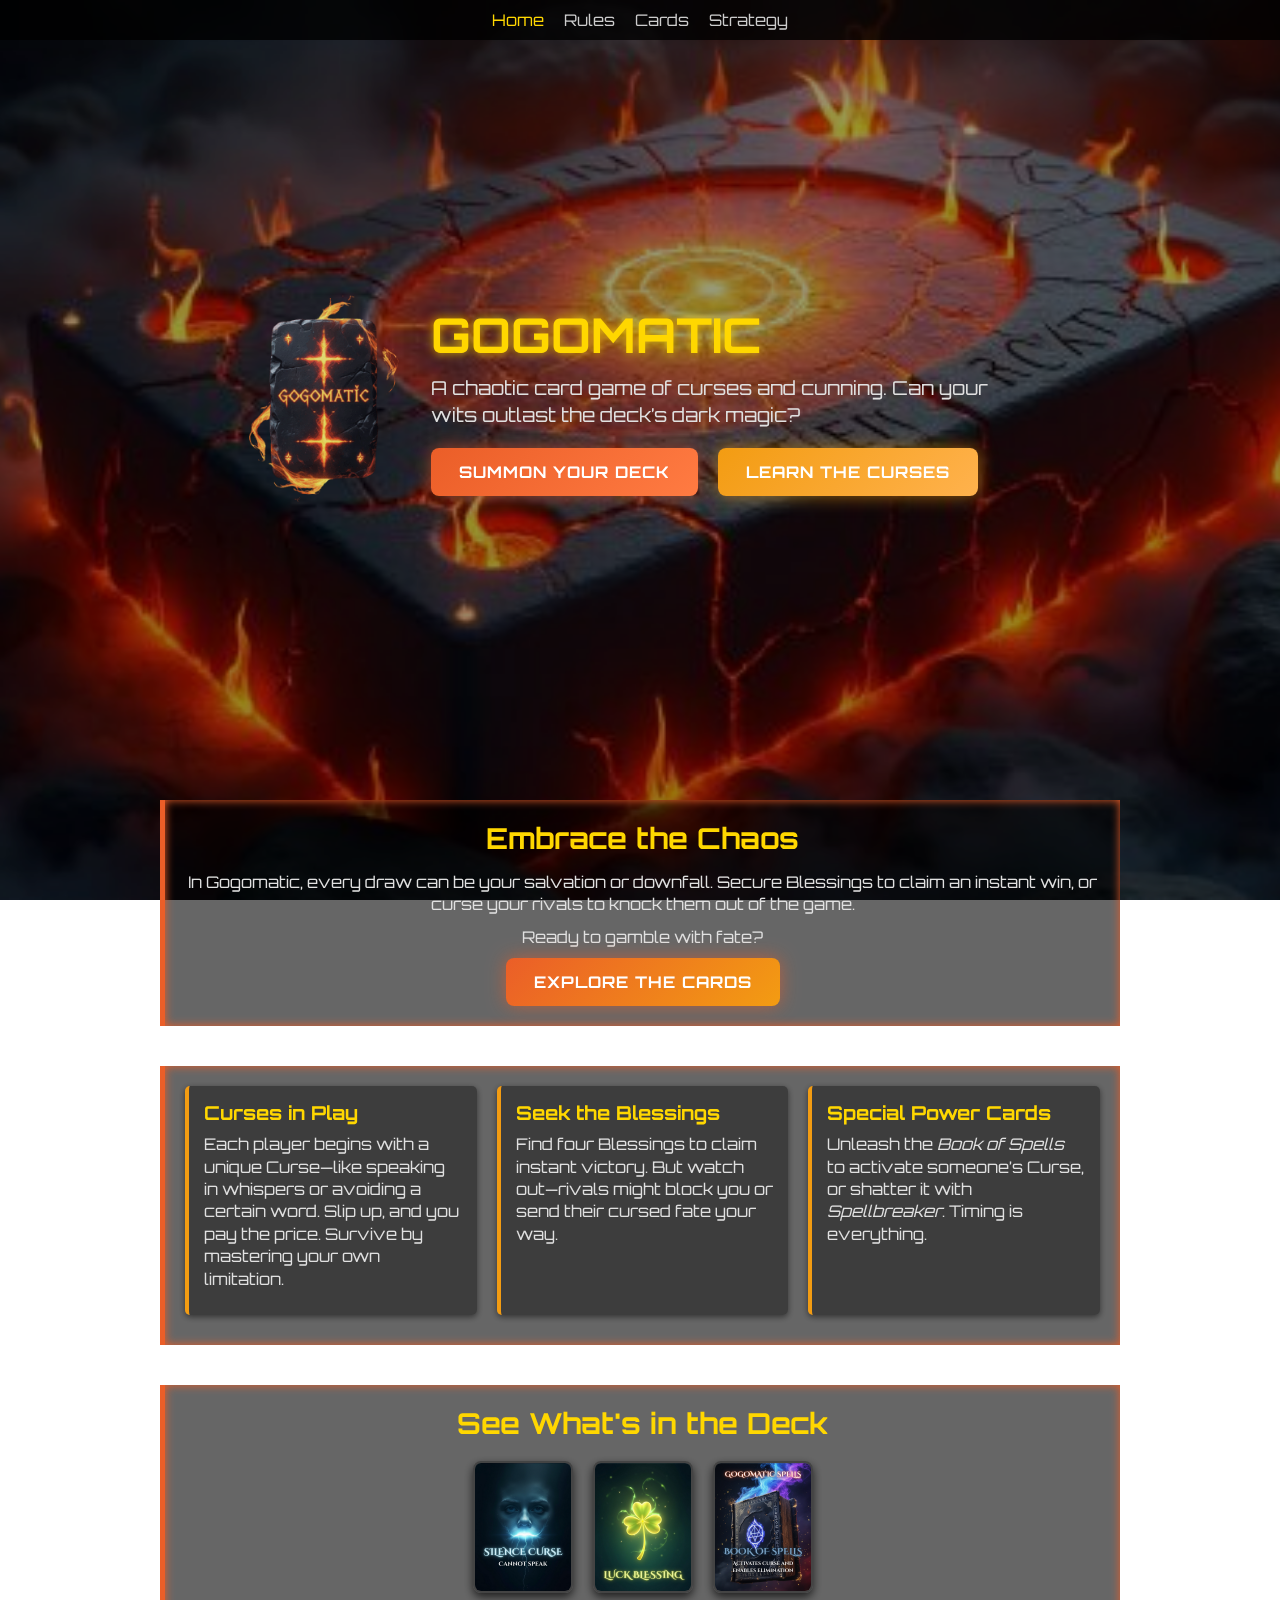
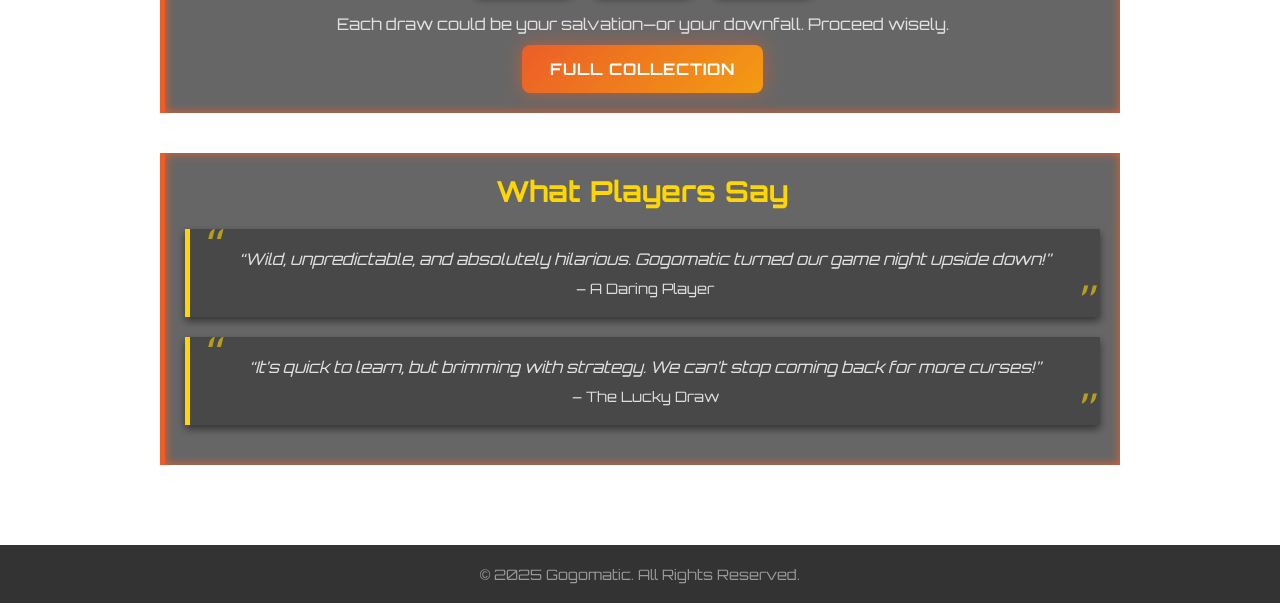
==== commit b0473e4c: "first deployed version" ====
--- a/index.html
+++ b/index.html
@@ -28,7 +28,7 @@
     <div class="hero-flex">
       <!-- Deck back image on the side -->
       <div class="deck-back-container">
-        <img src="assets/images/gogomatic-logo.png" alt="Gogomatic Card Back" class="deck-back" />
+        <img src="assets/images/gogomatic-logo-tiny.png" alt="Gogomatic Card Back" class="deck-back" />
       </div>
 
       <div class="hero-content">
--- a/index.css
+++ b/index.css
@@ -10,7 +10,7 @@
     font-family: 'Orbitron', sans-serif;
     color: #e0e0e0;
     /* Fixed background that stays while scrolling, with partial transparency */
-    background: url("assets/images/gogomatic-bg1.jpeg") no-repeat center center fixed;
+    background: url("assets/images/gogomatic-bg1-small.jpg") no-repeat center center fixed;
     background-size: cover;
     position: relative;
   }
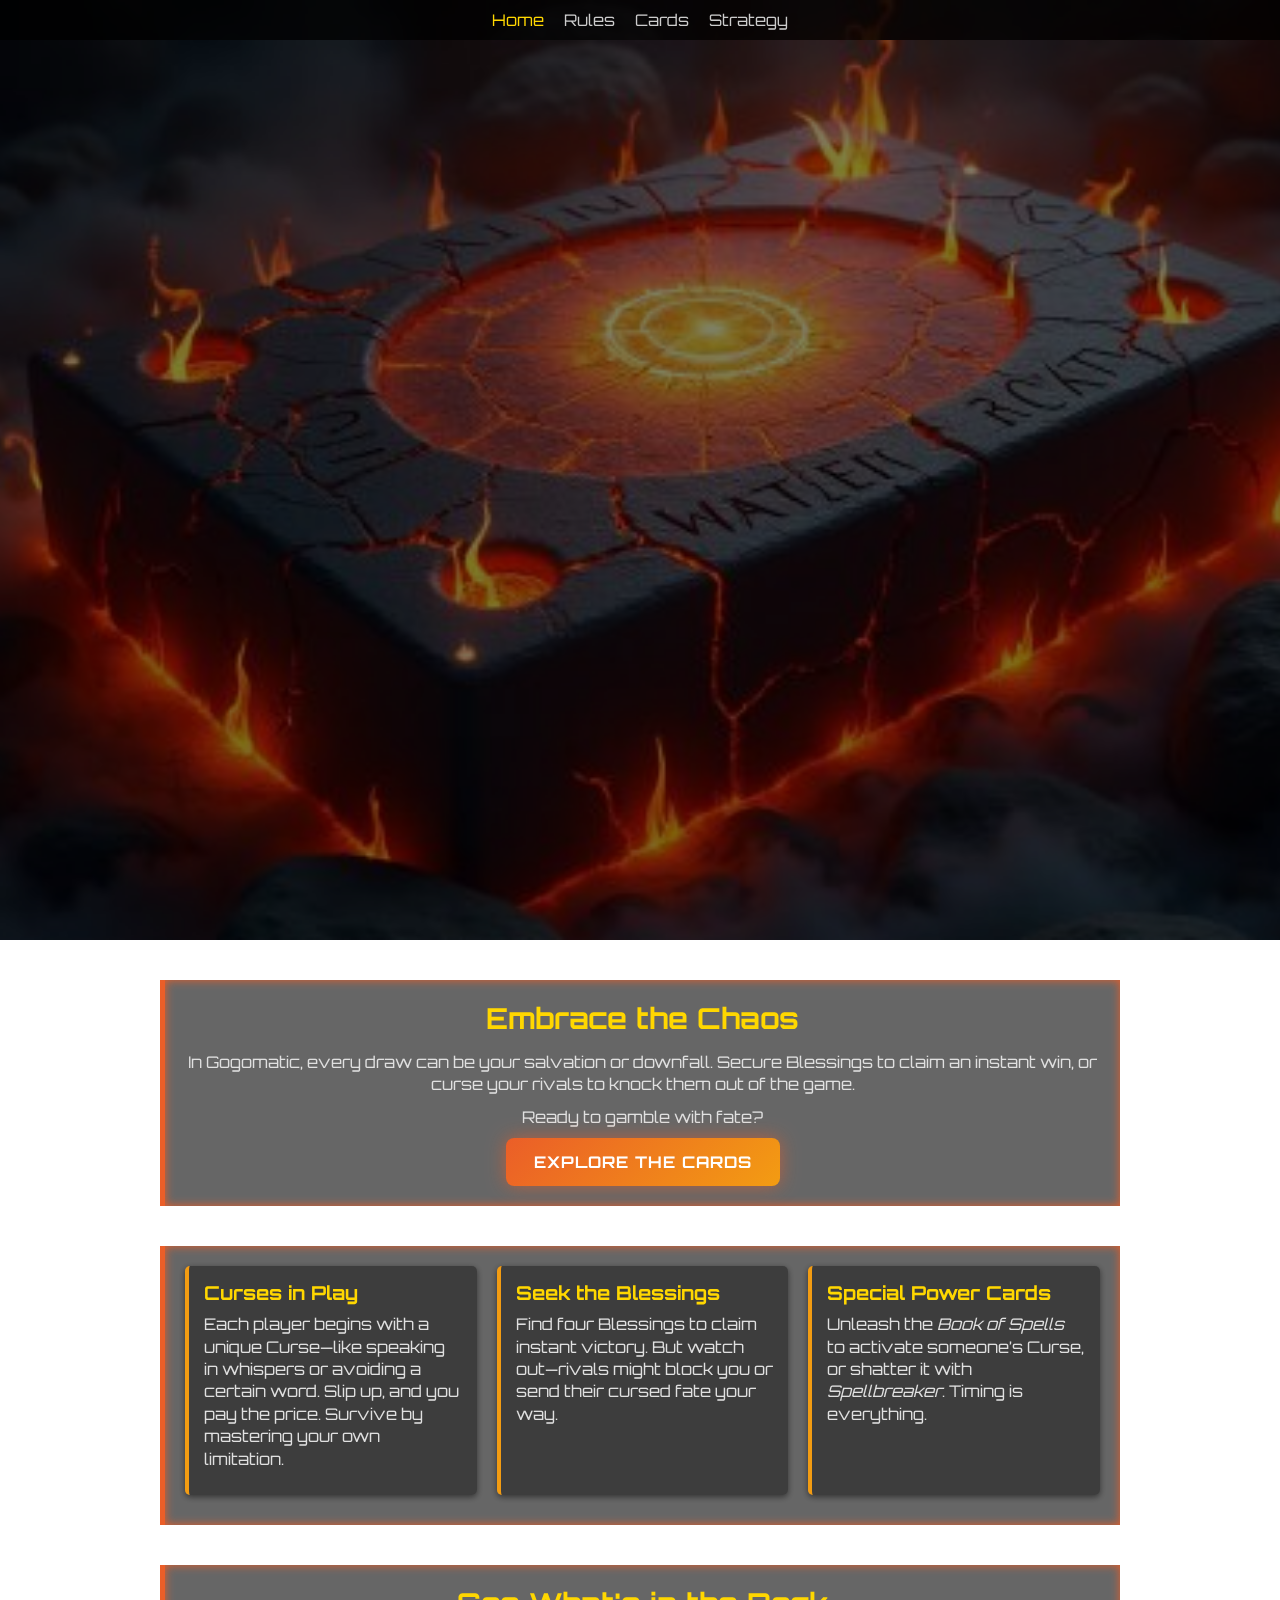
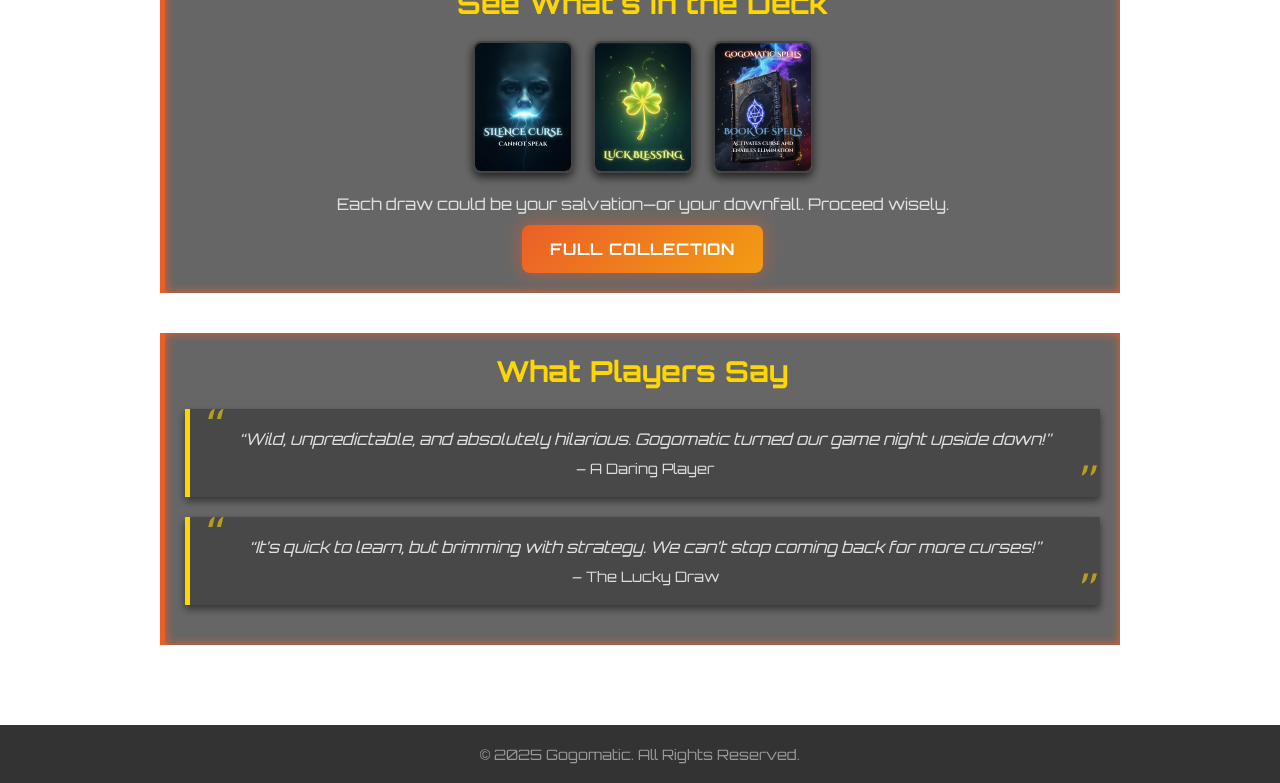
==== commit 013e40b0: "change homeplage and add decks images" ====
--- a/index.html
+++ b/index.html
@@ -1,18 +1,14 @@
 <!DOCTYPE html>
 <html lang="en">
 <head>
-  <meta charset="UTF-8"/>
-  <meta name="viewport" content="width=device-width, initial-scale=1.0"/>
-  <title>Gogomatic – Curses & Chaos</title>
-
-  <!-- Orbitron font for all text -->
+  <meta charset="UTF-8">
+  <meta name="viewport" content="width=device-width, initial-scale=1.0">
+  <title>Gogomatic – Embrace the Chaos</title>
+  <link rel="icon" type="image/x-icon" href="assets/images/gogomatic-logo.ico">
   <link href="https://fonts.googleapis.com/css2?family=Orbitron:wght@700&display=swap" rel="stylesheet">
-
-  <!-- Main CSS -->
   <link rel="stylesheet" href="index.css">
 </head>
 <body>
-
   <!-- ========== NAVIGATION ========== -->
   <nav class="top-nav">
     <ul>
@@ -25,31 +21,30 @@
 
   <!-- =========== HERO SECTION =========== -->
   <header class="hero-container">
+    <!-- A dark overlay for extra drama -->
+    <div class="hero-overlay"></div>
     <div class="hero-flex">
-      <!-- Deck back image on the side -->
       <div class="deck-back-container">
-        <img src="assets/images/gogomatic-logo-tiny.png" alt="Gogomatic Card Back" class="deck-back" />
+        <img src="assets/images/gogomatic-logo-tiny.png" alt="Gogomatic Card Back" class="deck-back">
       </div>
-
       <div class="hero-content">
-        <h1>GOGOMATIC</h1>
-        <p>
-          A chaotic card game of curses and cunning.  
-          Can your wits outlast the deck’s dark magic?
+        <h1 class="hero-title">GOGOMATIC</h1>
+        <p class="hero-subtitle">
+          A chaotic card game of curses and cunning. Can your wits outlast the deck’s dark magic?
         </p>
         <div class="hero-buttons">
-          <!-- Link to your store/cart page -->
-          <a href="#" class="btn primary-btn">Summon Your Deck</a>
+          <!-- Primary CTA triggers the modal for deck selection -->
+          <a href="#" class="btn primary-btn" id="openModal">Summon Your Deck</a>
           <a href="rulebook.html" class="btn secondary-btn">Learn the Curses</a>
         </div>
       </div>
     </div>
   </header>
+  
 
   <!-- =========== MAIN CONTENT =========== -->
   <main class="home-main">
-
-    <!-- INTRO (EMBRACE THE CHAOS) -->
+    <!-- Embrace the Chaos -->
     <section class="dark-box-section">
       <h2>Embrace the Chaos</h2>
       <p>
@@ -57,13 +52,11 @@
         Secure Blessings to claim an instant win, or curse your rivals 
         to knock them out of the game.
       </p>
-      <p>
-        Ready to gamble with fate?
-      </p>
+      <p>Ready to gamble with fate?</p>
       <a href="cardtypes.html" class="btn">Explore the Cards</a>
     </section>
 
-    <!-- FEATURES SECTION -->
+    <!-- Features Section -->
     <section class="dark-box-section features-section">
       <div class="feature">
         <h3>Curses in Play</h3>
@@ -87,14 +80,13 @@
       </div>
     </section>
 
-    <!-- CARD PREVIEW -->
+    <!-- Card Preview Section -->
     <section class="dark-box-section card-preview-section">
       <h2>See What's in the Deck</h2>
       <div class="card-preview-gallery">
-        <!-- Update image paths as needed -->
-        <img src="assets/images/curses/curse-silence.png" alt="Silence Curse" />
-        <img src="assets/images/blessings/bless-luck.png" alt="Luck Blessing" />
-        <img src="assets/images/specials/special-book-of-spell.png" alt="Book of Spell" />
+        <img src="assets/images/curses/curse-silence.png" alt="Silence Curse">
+        <img src="assets/images/blessings/bless-luck.png" alt="Luck Blessing">
+        <img src="assets/images/specials/special-book-of-spell.png" alt="Book of Spell">
       </div>
       <p>
         Each draw could be your salvation—or your downfall. Proceed wisely.
@@ -102,7 +94,7 @@
       <a href="cardtypes.html" class="btn">Full Collection</a>
     </section>
 
-    <!-- TESTIMONIALS -->
+    <!-- Testimonials Section -->
     <section class="dark-box-section testimonials-section">
       <h2>What Players Say</h2>
       <blockquote>
@@ -114,7 +106,6 @@
         <cite>– The Lucky Draw</cite>
       </blockquote>
     </section>
-
   </main>
 
   <!-- =========== FOOTER =========== -->
@@ -122,5 +113,87 @@
     <p>&copy; 2025 Gogomatic. All Rights Reserved.</p>
   </footer>
 
+  <!-- =========== MODAL FOR DECK SELECTION =========== -->
+  <div id="deckModal" class="modal">
+    <div class="modal-content">
+      <span class="close-button">&times;</span>
+      <h2>Choose Your Deck</h2>
+      <div class="deck-options">
+        <div class="deck-card gogomatic">
+          <img src="assets/images/gogomatic-deck.png" alt="Gogomatic Deck">
+          <h3>Gogomatic</h3>
+          <p>6 curses deck – Perfect for a quick, chaotic game.</p>
+          <p class="price"></p>
+          <a href="https://wa.me/972545567213?text=I%20want%20to%20buy%20the%20Gogomatic%20deck" class="btn primary-btn">Buy Now</a>
+        </div>
+        <div class="deck-card gogomatic-plus">
+          <img src="assets/images/gogomatic-deck+.png" alt="Gogomatic+ Deck">
+          <h3>Gogomatic+</h3>
+          <p>12 curses deck – For the ultimate cursed experience.</p>
+          <p class="price"></p>
+          <a href="https://wa.me/972545567213?text=I%20want%20to%20buy%20the%20Gogomatic+%20deck" class="btn primary-btn">Buy Now</a>
+        </div>
+        
+        <script>
+          document.addEventListener("DOMContentLoaded", function() {
+            // Price definitions
+            const price60USD = 18.99, price80USD = 24.99;
+            const price60ILS = 69, price80ILS = 90;
+            
+            const priceElementGogomatic = document.querySelector(".deck-card.gogomatic .price");
+            const priceElementGogomaticPlus = document.querySelector(".deck-card.gogomatic-plus .price");
+        
+            // Use an external geo API to determine the user's country
+            fetch("https://ipapi.co/json/")
+              .then(response => response.json())
+              .then(data => {
+                 if(data.country_code === "IL"){
+                   priceElementGogomatic.textContent = "₪" + price60ILS;
+                   priceElementGogomaticPlus.textContent = "₪" + price80ILS;
+                 } else {
+                   priceElementGogomatic.textContent = "$" + price60USD;
+                   priceElementGogomaticPlus.textContent = "$" + price80USD;
+                 }
+              })
+              .catch(error => {
+                 // Fallback to language-based detection if API fails
+                 const userLang = navigator.language || navigator.userLanguage;
+                 const isIsrael = userLang.toLowerCase().includes("he") || userLang.toLowerCase().includes("il");
+                 if(isIsrael) {
+                   priceElementGogomatic.textContent = "₪" + price60ILS;
+                   priceElementGogomaticPlus.textContent = "₪" + price80ILS;
+                 } else {
+                   priceElementGogomatic.textContent = "$" + price60USD;
+                   priceElementGogomaticPlus.textContent = "$" + price80USD;
+                 }
+              });
+          });
+        </script>
+        
+      </div>
+    </div>
+  </div>
+
+  <!-- =========== JAVASCRIPT FOR MODAL FUNCTIONALITY =========== -->
+  <script>
+    var modal = document.getElementById("deckModal");
+    var openModal = document.getElementById("openModal");
+    var closeButton = document.querySelector(".close-button");
+
+    openModal.addEventListener("click", function(e) {
+      e.preventDefault();
+      modal.style.display = "block";
+    });
+
+    closeButton.addEventListener("click", function() {
+      modal.style.display = "none";
+    });
+
+    window.addEventListener("click", function(e) {
+      if (e.target == modal) {
+        modal.style.display = "none";
+      }
+    });
+  </script>
 </body>
 </html>
--- a/index.css
+++ b/index.css
@@ -5,22 +5,21 @@
     box-sizing: border-box;
   }
   
-  /* Orbitron for all text */
   body {
     font-family: 'Orbitron', sans-serif;
     color: #e0e0e0;
-    /* Fixed background that stays while scrolling, with partial transparency */
     background: url("assets/images/gogomatic-bg1-small.jpg") no-repeat center center fixed;
     background-size: cover;
     position: relative;
   }
   
-  /* Optionally, add an overlay for subtle darkening across entire background */
   body::before {
     content: "";
     position: fixed;
-    top: 0; left: 0; width: 100%; height: 100%;
-    background: rgba(0,0,0,0.4); /* Adjust for more/less darkness */
+    top: 0; left: 0;
+    width: 100%;
+    height: 100%;
+    background: rgba(0,0,0,0.4);
     z-index: -1;
   }
   
@@ -48,27 +47,64 @@
     color: #ffd700;
   }
   
-  /* ========== HERO SECTION ========== */
-  .hero-container {
-    min-height: 80vh; 
+  /* HERO CONTAINER & BACKGROUND */
+.hero-container {
+    position: relative;
+    height: 100vh;
+    overflow: hidden;
     display: flex;
     align-items: center;
     justify-content: center;
-  }
-  
+    background: url("assets/images/gogomatic-bg1-small.jpg") no-repeat center center/cover;
+  }
+  
+  /* DARK OVERLAY WITH A FADE ANIMATION */
+  .hero-overlay {
+    position: absolute;
+    top: 0;
+    left: 0;
+    width: 100%;
+    height: 100%;
+    background: rgba(0, 0, 0, 0.5);
+    animation: overlayFade 5s infinite alternate;
+  }
+  
+  @keyframes overlayFade {
+    from { opacity: 0.5; }
+    to { opacity: 0.7; }
+  }
+  
+  /* CONTAINER FOR HERO CONTENT */
   .hero-flex {
+    position: relative;
+    z-index: 2;
     display: flex;
     align-items: center;
     gap: 2rem;
     max-width: 1000px;
     margin: 0 auto;
-    padding: 40px 20px;
-    text-align: left; /* Let the deck back be on left, text on right */
-  }
-  
+    padding: 20px;
+    text-align: left;
+    /* Slide-up effect on load */
+    animation: slideUp 1s ease-out forwards;
+    opacity: 0;
+  }
+  
+  @keyframes slideUp {
+    from {
+      transform: translateY(50px);
+      opacity: 0;
+    }
+    to {
+      transform: translateY(0);
+      opacity: 1;
+    }
+  }
+  
+  /* IMAGE CONTAINER */
   .deck-back-container {
     flex-shrink: 0;
-    width: 150px; /* Adjust as needed */
+    width: 150px;
   }
   
   .deck-back {
@@ -82,29 +118,77 @@
     opacity: 1;
   }
   
+  /* HERO CONTENT STYLING */
   .hero-content {
     flex-grow: 1;
-  }
-  
-  .hero-content h1 {
-    font-size: 3rem;
+    color: #e0e0e0;
+  }
+  
+  .hero-title {
+    font-size: 4rem;
     color: #ffd700;
     margin-bottom: 10px;
-    text-shadow: 0 0 10px rgba(255,215,0,0.8);
-  }
-  
-  .hero-content p {
-    font-size: 1.2rem;
+    text-shadow: 0 0 15px rgba(255,215,0,0.9);
+    /* Glowing text animation */
+    animation: glow 2s ease-in-out infinite alternate;
+  }
+  
+  @keyframes glow {
+    from {
+      text-shadow: 0 0 10px rgba(255,215,0,0.6);
+    }
+    to {
+      text-shadow: 0 0 20px rgba(255,215,0,1);
+    }
+  }
+  
+  .hero-subtitle {
+    font-size: 1.5rem;
     max-width: 600px;
     margin-bottom: 20px;
     line-height: 1.4;
   }
   
+  /* HERO BUTTONS */
   .hero-buttons {
     display: flex;
     gap: 20px;
     flex-wrap: wrap;
   }
+  
+  /* (Optional) Basic Button Styles */
+  .btn {
+    display: inline-block;
+    padding: 14px 28px;
+    border-radius: 8px;
+    text-transform: uppercase;
+    font-weight: bold;
+    letter-spacing: 1px;
+    color: #fff;
+    text-decoration: none;
+    transition: transform 0.3s, box-shadow 0.3s;
+  }
+  
+  .primary-btn {
+    background: linear-gradient(135deg, #eb5e28, #ff7b42);
+    box-shadow: 0 0 18px rgba(235, 94, 40, 0.6);
+  }
+  
+  .primary-btn:hover {
+    transform: scale(1.07);
+    box-shadow: 0 0 25px rgba(235, 94, 40, 0.9);
+  }
+  
+  .secondary-btn {
+    background: linear-gradient(135deg, #f39c12, #ffb24d);
+    box-shadow: 0 0 18px rgba(243, 156, 18, 0.6);
+  }
+  
+  .secondary-btn:hover {
+    transform: scale(1.07);
+    box-shadow: 0 0 25px rgba(243, 156, 18, 0.9);
+  }
+  
   
   /* ========== MAIN CONTENT ========== */
   .home-main {
@@ -113,7 +197,7 @@
     padding: 40px 20px;
   }
   
-  /* Dark box sections (Intro, Features, Card Preview, Testimonials) */
+  /* Dark box sections */
   .dark-box-section {
     background: rgba(0,0,0,0.6);
     padding: 20px;
@@ -138,9 +222,9 @@
   /* Features Section Layout */
   .features-section {
     display: grid;
-    grid-template-columns: repeat(auto-fit, minmax(250px,1fr));
+    grid-template-columns: repeat(auto-fit, minmax(250px, 1fr));
     gap: 20px;
-    text-align: left; /* for readability in each feature box */
+    text-align: left;
   }
   
   .feature {
@@ -170,6 +254,7 @@
     flex-wrap: wrap;
     margin: 20px 0;
   }
+  
   .card-preview-gallery img {
     width: 100px;
     height: auto;
@@ -178,6 +263,7 @@
     box-shadow: 0 4px 10px rgba(0,0,0,0.7);
     transition: transform 0.3s;
   }
+  
   .card-preview-gallery img:hover {
     transform: scale(1.1);
   }
@@ -230,7 +316,7 @@
     font-size: 0.9rem;
   }
   
-  /* RESPONSIVE */
+  /* ========== RESPONSIVE ========== */
   @media (max-width: 768px) {
     .hero-flex {
       flex-direction: column;
@@ -251,8 +337,8 @@
     }
   }
   
- /* ========== BUTTONS ========== */
-.btn {
+  /* ========== BUTTONS ========== */
+  .btn {
     display: inline-block;
     padding: 14px 28px;
     border-radius: 8px;
@@ -260,33 +346,148 @@
     font-weight: bold;
     letter-spacing: 1px;
     color: #fff;
-    background: linear-gradient(135deg, #eb5e28, #f39c12); /* Orange gradient base */
+    background: linear-gradient(135deg, #eb5e28, #f39c12);
     box-shadow: 0 0 18px rgba(235, 94, 40, 0.6);
     transition: transform 0.3s, box-shadow 0.3s, background 0.3s;
     text-decoration: none;
   }
   
-  /* Glow & scale on hover */
   .btn:hover {
     transform: scale(1.07);
     box-shadow: 0 0 25px rgba(235, 94, 40, 0.9);
   }
   
-  /* Primary Button (lean more red/orange) */
   .primary-btn {
-    background: linear-gradient(135deg, #eb5e28, #ff7b42); 
+    background: linear-gradient(135deg, #eb5e28, #ff7b42);
     box-shadow: 0 0 18px rgba(235, 94, 40, 0.6);
   }
+  
   .primary-btn:hover {
     box-shadow: 0 0 25px rgba(235, 94, 40, 0.9);
   }
   
-  /* Secondary Button (lean more orange/yellow) */
   .secondary-btn {
     background: linear-gradient(135deg, #f39c12, #ffb24d);
     box-shadow: 0 0 18px rgba(243, 156, 18, 0.6);
   }
+  
   .secondary-btn:hover {
     box-shadow: 0 0 25px rgba(243, 156, 18, 0.9);
   }
+  
+  /* ========== MODAL STYLES ========== */
+  .modal {
+    display: none;
+    position: fixed;
+    z-index: 100;
+    left: 0;
+    top: 0;
+    width: 100%;
+    height: 100%;
+    overflow: auto;
+    background-color: rgba(0, 0, 0, 0.8);
+  }
+  
+  .modal-content {
+    background-color: #1a1a1a;
+    margin: 10% auto;
+    padding: 20px;
+    border: 1px solid #888;
+    width: 90%;
+    max-width: 800px;
+    border-radius: 10px;
+    position: relative;
+    text-align: center;
+  }
+  
+  .close-button {
+    color: #fff;
+    position: absolute;
+    top: 10px;
+    right: 20px;
+    font-size: 28px;
+    font-weight: bold;
+    cursor: pointer;
+  }
+  
+  .close-button:hover {
+    color: #ffd700;
+  }
+  
+  .deck-options {
+    display: flex;
+    flex-wrap: wrap;
+    justify-content: center;
+    gap: 20px;
+    margin-top: 20px;
+  }
+  
+  .deck-card {
+    background: rgba(0, 0, 0, 0.6);
+    padding: 15px;
+    border-radius: 8px;
+    width: 300px;
+    box-shadow: 0 4px 10px rgba(0,0,0,0.7);
+  }
+  
+  .deck-card img {
+    height: 200px;
+    border-radius: 5px;
+  }
+  
+  .deck-card h3 {
+    color: #ffd700;
+    margin: 10px 0 5px;
+  }
+  
+  .deck-card p {
+    margin: 5px 0;
+    font-size: 1rem;
+  }
+  
+  .deck-card .price {
+    font-weight: bold;
+    margin: 10px 0;
+  }
+  
+  /* ========== MODAL HEADER ========== */
+.modal-content h2 {
+    font-size: 2rem;
+    text-transform: uppercase;
+    /* Gradient text from orange to purple */
+    background: linear-gradient(135deg, #ff7b42, #c837ff);
+    -webkit-background-clip: text;
+    -webkit-text-fill-color: transparent;
+    margin-bottom: 1.5rem;
+  }
+  
+  /* ========== GOGOMATIC DECK CARD ========== */
+  .deck-card.gogomatic h3 {
+    color: #ff7b42;
+  }
+  .deck-card.gogomatic .price {
+    color: #ff7b42;
+  }
+  .deck-card.gogomatic .btn {
+    background: linear-gradient(135deg, #eb5e28, #ff7b42);
+    box-shadow: 0 0 18px rgba(235, 94, 40, 0.6);
+  }
+  .deck-card.gogomatic .btn:hover {
+    box-shadow: 0 0 25px rgba(235, 94, 40, 0.9);
+  }
+  
+  /* ========== GOGOMATIC+ DECK CARD ========== */
+  .deck-card.gogomatic-plus h3 {
+    color: #c837ff;
+  }
+  .deck-card.gogomatic-plus .price {
+    color: #c837ff;
+  }
+  .deck-card.gogomatic-plus .btn {
+    background: linear-gradient(135deg, #8a2be2, #c837ff);
+    box-shadow: 0 0 18px rgba(138, 43, 226, 0.6);
+  }
+  .deck-card.gogomatic-plus .btn:hover {
+    box-shadow: 0 0 25px rgba(138, 43, 226, 0.9);
+  }
   